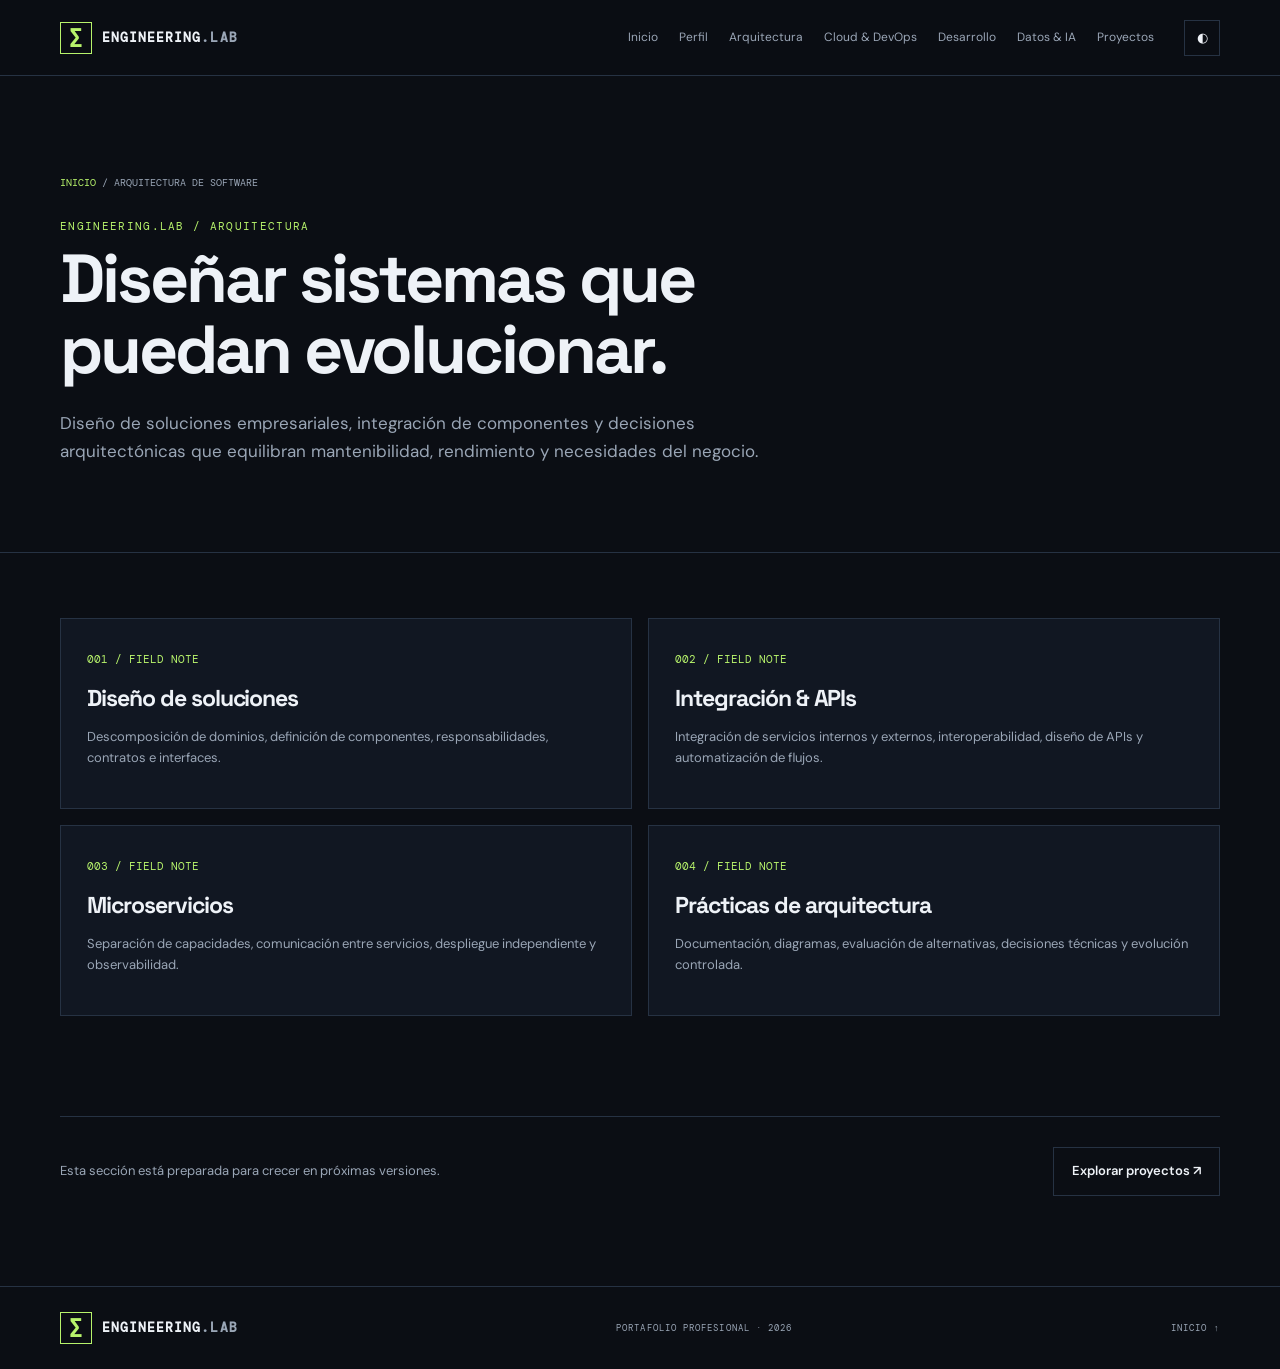
==== pages/arquitectura.html @ 15b28ce1 "first commit" ====
<!doctype html>
<html lang="es"><head><meta charset="utf-8"><meta name="viewport" content="width=device-width, initial-scale=1"><meta name="description" content="Diseño de soluciones empresariales, integración de componentes y decisiones arquitectónicas que equilibran mantenibilidad, rendimiento y necesidades del negocio."><meta name="theme-color" content="#0b0e14"><title>Arquitectura de software — Engineering.Lab</title><link rel="icon" href="../assets/favicon.svg" type="image/svg+xml"><link rel="stylesheet" href="../assets/css/styles.css"><script defer src="../assets/js/main.js"></script></head>
<body><header class="site-header"><a class="brand" href="../index.html"><span class="brand-mark">∑</span><span>ENGINEERING<span class="brand-muted">.LAB</span></span></a><button class="menu-toggle" aria-label="Abrir menú" aria-expanded="false">☰</button><nav class="nav"><a href="../index.html">Inicio</a><a href="perfil.html">Perfil</a><a href="arquitectura.html">Arquitectura</a><a href="cloud-devops.html">Cloud & DevOps</a><a href="desarrollo.html">Desarrollo</a><a href="datos-ia.html">Datos & IA</a><a href="proyectos.html">Proyectos</a></nav><button class="theme-toggle" aria-label="Cambiar tema">◐</button></header>
<main><section class="page-hero"><div class="container"><div class="breadcrumbs"><a href="../index.html">INICIO</a> / ARQUITECTURA DE SOFTWARE</div><p class="eyebrow">ENGINEERING.LAB / ARQUITECTURA</p><h1>Diseñar sistemas que puedan evolucionar.</h1><p class="lead">Diseño de soluciones empresariales, integración de componentes y decisiones arquitectónicas que equilibran mantenibilidad, rendimiento y necesidades del negocio.</p></div></section><section class="container"><div class="content-grid"><article class="info-card"><span class="number">001 / FIELD NOTE</span><h2>Diseño de soluciones</h2><p>Descomposición de dominios, definición de componentes, responsabilidades, contratos e interfaces.</p></article>
<article class="info-card"><span class="number">002 / FIELD NOTE</span><h2>Integración & APIs</h2><p>Integración de servicios internos y externos, interoperabilidad, diseño de APIs y automatización de flujos.</p></article>
<article class="info-card"><span class="number">003 / FIELD NOTE</span><h2>Microservicios</h2><p>Separación de capacidades, comunicación entre servicios, despliegue independiente y observabilidad.</p></article>
<article class="info-card"><span class="number">004 / FIELD NOTE</span><h2>Prácticas de arquitectura</h2><p>Documentación, diagramas, evaluación de alternativas, decisiones técnicas y evolución controlada.</p></article>
</div><div class="page-bottom"><p>Esta sección está preparada para crecer en próximas versiones.</p><a class="button button-quiet" href="proyectos.html">Explorar proyectos ↗</a></div></section></main>
<footer class="footer"><div class="container footer-inner"><a class="brand" href="../index.html"><span class="brand-mark">∑</span><span>ENGINEERING<span class="brand-muted">.LAB</span></span></a><span>PORTAFOLIO PROFESIONAL · 2026</span><a href="../index.html">INICIO ↑</a></div></footer></body></html>
---- assets/css/styles.css ----
@import url('https://fonts.googleapis.com/css2?family=DM+Mono:wght@400;500&family=DM+Sans:wght@400;500;600;700&family=Space+Grotesk:wght@400;500;600;700&display=swap');
:root{--bg:#0b0e14;--panel:#111722;--panel2:#151e2b;--text:#eef2f7;--muted:#9aa6b6;--line:#263243;--accent:#b7f36b;--blue:#80b8ff;--mono:'DM Mono',monospace;--sans:'DM Sans',sans-serif;--display:'Space Grotesk',sans-serif}
*{box-sizing:border-box}html{scroll-behavior:smooth}body{margin:0;background:var(--bg);color:var(--text);font-family:var(--sans);line-height:1.6}a{color:inherit;text-decoration:none}.container{width:min(1160px,calc(100% - 48px));margin:auto}.site-header{height:76px;padding:0 max(24px,calc((100vw - 1160px)/2));display:flex;align-items:center;gap:30px;border-bottom:1px solid var(--line);position:sticky;top:0;background:rgba(11,14,20,.92);backdrop-filter:blur(16px);z-index:20}.brand{display:flex;align-items:center;gap:10px;font:600 13px var(--mono);letter-spacing:.08em;white-space:nowrap}.brand-mark{display:grid;place-items:center;width:32px;height:32px;border:1px solid var(--accent);color:var(--accent);font-size:22px}.brand-muted{color:var(--muted)}.nav{display:flex;align-items:center;justify-content:center;gap:21px;margin-left:auto}.nav a{font-size:12px;color:var(--muted);transition:.2s}.nav a:hover,.nav a.active{color:var(--accent)}.theme-toggle,.menu-toggle{background:none;color:var(--text);border:1px solid var(--line);width:36px;height:36px;cursor:pointer}.menu-toggle{display:none}.eyebrow,.hero-kicker,.hero-meta,.cap-index,.stack-label,.visual-caption,.statement-foot,.footer-inner>span,.footer-inner>a:last-child{font:11px var(--mono);letter-spacing:.12em;color:var(--muted)}.eyebrow{color:var(--accent)}.hero{min-height:660px;display:grid;grid-template-columns:1.1fr .9fr;align-items:center;gap:45px;padding-top:60px;padding-bottom:75px}.hero-kicker{margin:0 0 24px}.hero-kicker span{color:var(--accent)}h1,h2,h3,p{margin-top:0}h1,h2,h3{font-family:var(--display);letter-spacing:-.045em}h1{font-size:clamp(48px,6vw,78px);line-height:1.04;margin-bottom:25px}h1 em,h2 em{font-style:normal;color:var(--accent)}.hero-lead{font-size:17px;line-height:1.75;color:var(--muted);max-width:590px}.hero-actions{display:flex;gap:12px;margin:32px 0 54px}.button{display:inline-flex;align-items:center;gap:18px;padding:13px 18px;font-size:13px;font-weight:600;border:1px solid var(--line);transition:.2s}.button-primary{background:var(--accent);color:#10150b;border-color:var(--accent)}.button-primary:hover{background:#d0ff94;transform:translateY(-2px)}.button-quiet:hover,.button-outline:hover{border-color:var(--accent);color:var(--accent)}.hero-meta{display:flex;gap:25px;font-size:9px}.hero-visual{height:440px;position:relative;display:grid;place-items:center}.orbit{position:absolute;border:1px solid #273547;border-radius:50%;transform:rotate(-25deg)}.orbit-one{width:360px;height:270px}.orbit-two{width:460px;height:350px;transform:rotate(35deg);border-style:dashed;opacity:.7}.core{width:190px;height:190px;border-radius:50%;background:radial-gradient(circle at 35% 30%,#263e38,#111a24 70%);border:1px solid #526a53;box-shadow:0 0 80px #b7f36b18, inset 0 0 40px #b7f36b14;display:flex;flex-direction:column;align-items:center;justify-content:center;gap:8px;z-index:1}.core-symbol{font-size:55px;color:var(--accent)}.core-label{font:9px/1.5 var(--mono);letter-spacing:.2em;text-align:center;color:var(--muted)}.float-card{position:absolute;background:#111923;border:1px solid var(--line);padding:13px 15px;font:10px var(--mono);color:var(--muted);z-index:2}.float-card strong{color:var(--accent);margin-left:8px}.card-top{top:42px;right:0}.card-bottom{bottom:45px;left:0;line-height:2}.mini-dot,.pulse{display:inline-block;width:7px;height:7px;background:var(--accent);border-radius:50%;margin-right:8px}.code-line{color:#5d6a7c}.code-accent{color:var(--accent)}.visual-caption{position:absolute;bottom:0;right:0;font-size:9px}.ticker{overflow:hidden;border-block:1px solid var(--line);background:#0e131c;padding:15px 0;white-space:nowrap}.ticker-track{font:11px var(--mono);letter-spacing:.14em;color:#aab5c3;min-width:max-content;animation:scroll 35s linear infinite}.ticker b{color:var(--accent);padding:0 28px}@keyframes scroll{to{transform:translateX(-35%)}}.section{padding-top:105px;padding-bottom:105px}.section-heading{display:flex;justify-content:space-between;align-items:end;gap:40px;margin-bottom:42px}.section-heading h2,.statement h2,.closing h2,.retro-layout h2{font-size:clamp(36px,4vw,54px);line-height:1.12;margin:12px 0 0}.section-intro{max-width:360px;color:var(--muted);font-size:14px}.capability-grid{display:grid;grid-template-columns:repeat(4,1fr);gap:14px}.cap-card{min-height:315px;background:var(--panel);border:1px solid var(--line);padding:23px;display:flex;flex-direction:column;transition:.25s;position:relative;overflow:hidden}.cap-card:hover{transform:translateY(-5px);border-color:#7d9d59;background:#141d28}.cap-featured{background:linear-gradient(145deg,#1b2a27,#121923 75%)}.cap-index{font-size:9px}.cap-icon{font-size:34px;color:var(--accent);margin:28px 0 18px}.cap-card h3{font-size:25px;line-height:1.12;margin-bottom:14px}.cap-card p{font-size:12px;color:var(--muted);line-height:1.7}.card-link{font:10px var(--mono);color:var(--accent);margin-top:auto}.statement{background:#121923;border-block:1px solid var(--line);padding:90px 0}.statement-inner{max-width:920px}.statement h2{font-size:clamp(34px,4.8vw,62px);margin:22px 0 48px}.statement-foot{display:flex;justify-content:space-between;border-top:1px solid var(--line);padding-top:17px;font-size:9px}.text-link{font:11px var(--mono);color:var(--accent);padding-bottom:8px}.stack-panel{border:1px solid var(--line);background:var(--panel)}.stack-group{padding:25px 28px;border-bottom:1px solid var(--line)}.stack-group:last-child{border:0}.stack-label{display:block;margin-bottom:18px;font-size:9px}.tags{display:flex;flex-wrap:wrap;gap:9px}.tags span{padding:8px 12px;border:1px solid #2a3748;color:#c6d0dd;font:11px var(--mono)}.retro-section{background:#080b0f;border-block:1px solid #243027;padding:85px 0}.retro-layout{display:grid;grid-template-columns:.8fr 1.2fr;align-items:center;gap:70px}.retro-layout h2{margin:15px 0 20px}.retro-layout>div:first-child>p:not(.eyebrow){color:var(--muted);font-size:14px;max-width:360px;margin-bottom:28px}.button-outline{border-color:#465640;color:var(--accent)}.terminal{border:1px solid #3c5138;background:#080d0a;box-shadow:0 15px 60px #0008;font:12px var(--mono);color:#b8c9b0}.terminal-bar{height:34px;background:#151e17;border-bottom:1px solid #34452f;display:flex;align-items:center;gap:6px;padding:0 12px}.terminal-bar>span{width:7px;height:7px;border-radius:50%;background:#71846a}.terminal-bar b{font-size:9px;font-weight:400;color:#8b9b83;margin-left:auto}.terminal-body{padding:22px;line-height:1.5}.terminal-body p{margin:0 0 9px}.terminal-dim,.terminal-hint{color:#66785f}.terminal-ok{color:#b7f36b}.terminal-prompt{color:#b7f36b}.terminal-cursor{animation:blink 1s steps(2) infinite}@keyframes blink{50%{opacity:0}}.closing{text-align:center;padding-top:110px;padding-bottom:115px}.closing h2{margin:20px 0}.closing>p:not(.eyebrow){color:var(--muted);margin:20px auto 30px}.footer{border-top:1px solid var(--line);padding:25px 0}.footer-inner{display:flex;justify-content:space-between;align-items:center}.footer-inner>span,.footer-inner>a:last-child{font-size:9px}.page-hero{padding:100px 0 70px;border-bottom:1px solid var(--line)}.page-hero h1{font-size:clamp(42px,6vw,68px);max-width:850px}.page-hero p.lead{max-width:720px;color:var(--muted);font-size:17px}.breadcrumbs{font:10px var(--mono);color:var(--muted);margin-bottom:30px}.breadcrumbs a{color:var(--accent)}.content-grid{display:grid;grid-template-columns:repeat(2,1fr);gap:16px;padding:65px 0 100px}.info-card{padding:26px;background:var(--panel);border:1px solid var(--line)}.info-card h2{font-size:23px;margin:10px 0}.info-card p,.info-card li{font-size:13px;color:var(--muted)}.info-card ul{padding-left:18px}.number{font:11px var(--mono);color:var(--accent)}.page-bottom{padding:30px 0 90px;border-top:1px solid var(--line);display:flex;justify-content:space-between;align-items:center}.page-bottom p{color:var(--muted);font-size:13px;margin:0}.lab-shell{background:#080d0a;border:1px solid #3c5138;padding:25px;font:13px var(--mono);color:#b7d1a9;margin:60px 0}.lab-output{min-height:160px;white-space:pre-wrap;color:#b7f36b}.lab-form{display:flex;gap:10px}.lab-form input{flex:1;background:#101a12;border:1px solid #43573b;color:#d9f3cf;padding:12px;font:12px var(--mono);min-width:0}.lab-form button{background:#b7f36b;border:0;padding:0 18px;font-weight:700;cursor:pointer}.light-mode{--bg:#f3f5f6;--panel:#fff;--panel2:#edf1f3;--text:#111820;--muted:#5f6d79;--line:#d6dde2}.light-mode .site-header{background:rgba(243,245,246,.93)}.light-mode .ticker,.light-mode .retro-section{background:#e9eef0}.light-mode .terminal{background:#101710}.light-mode .statement{background:#e9eef0}.light-mode .float-card{background:#fff}
@media(max-width:1000px){.nav{gap:12px}.nav a{font-size:11px}.capability-grid{grid-template-columns:repeat(2,1fr)}.hero{gap:20px}.hero-visual{transform:scale(.9)}}
@media(max-width:760px){.site-header{height:66px;gap:12px}.menu-toggle{display:block;margin-left:auto}.theme-toggle{flex-shrink:0}.nav{display:none;position:absolute;top:65px;left:0;right:0;background:#101620;border-bottom:1px solid var(--line);padding:18px 24px;align-items:stretch;flex-direction:column;gap:0}.nav.open{display:flex}.nav a{padding:12px 0;border-bottom:1px solid var(--line);font-size:13px}.hero{grid-template-columns:1fr;padding-top:70px;gap:5px}.hero-visual{height:350px;transform:scale(.85);margin:-5px -25px 0}.hero-meta{flex-direction:column;gap:8px}.section{padding-top:75px;padding-bottom:75px}.section-heading{display:block}.section-intro{margin-top:22px}.capability-grid{grid-template-columns:1fr 1fr}.cap-card{min-height:290px;padding:18px}.cap-card h3{font-size:22px}.retro-layout{grid-template-columns:1fr;gap:40px}.statement{padding:70px 0}.statement-foot{gap:12px;flex-wrap:wrap}.footer-inner{gap:18px;flex-wrap:wrap}.footer-inner>span{order:3;width:100%}.content-grid{grid-template-columns:1fr}.page-hero{padding:75px 0 50px}}
@media(max-width:430px){.container{width:calc(100% - 36px)}h1{font-size:46px}.hero-visual{transform:scale(.72);margin:-20px -55px}.capability-grid{grid-template-columns:1fr}.cap-card{min-height:250px}.hero-actions{flex-wrap:wrap}.section-heading h2,.statement h2,.closing h2,.retro-layout h2{font-size:36px}.stack-group{padding:20px}.footer-inner .brand{font-size:11px}}

.more-links{display:grid;grid-template-columns:repeat(2,1fr);border-top:1px solid var(--line);border-left:1px solid var(--line)}
.more-links a{display:flex;justify-content:space-between;gap:20px;padding:19px 22px;border-right:1px solid var(--line);border-bottom:1px solid var(--line);font-size:13px;color:#cbd5df;transition:.2s}
.more-links a span{color:var(--accent);font-family:var(--mono)}
.more-links a:hover{background:var(--panel);color:var(--accent)}
@media(max-width:600px){.more-links{grid-template-columns:1fr}}
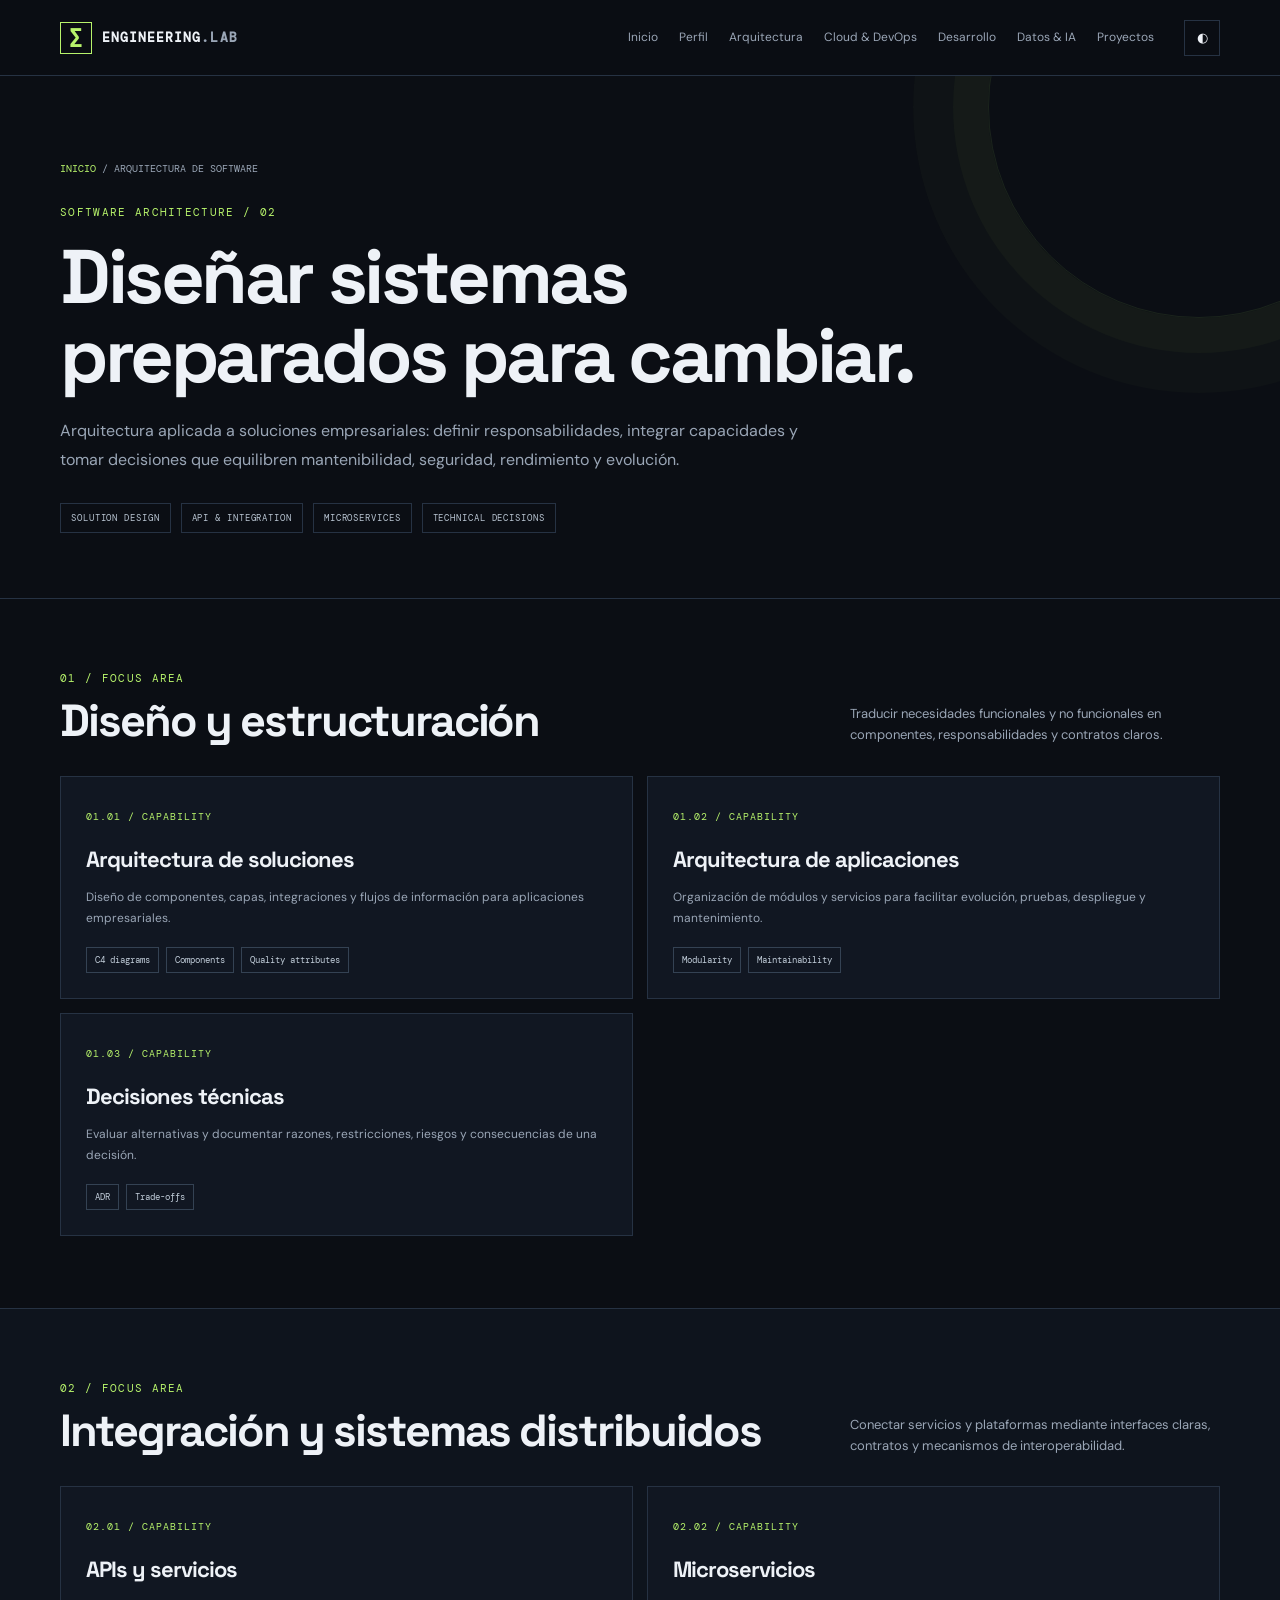
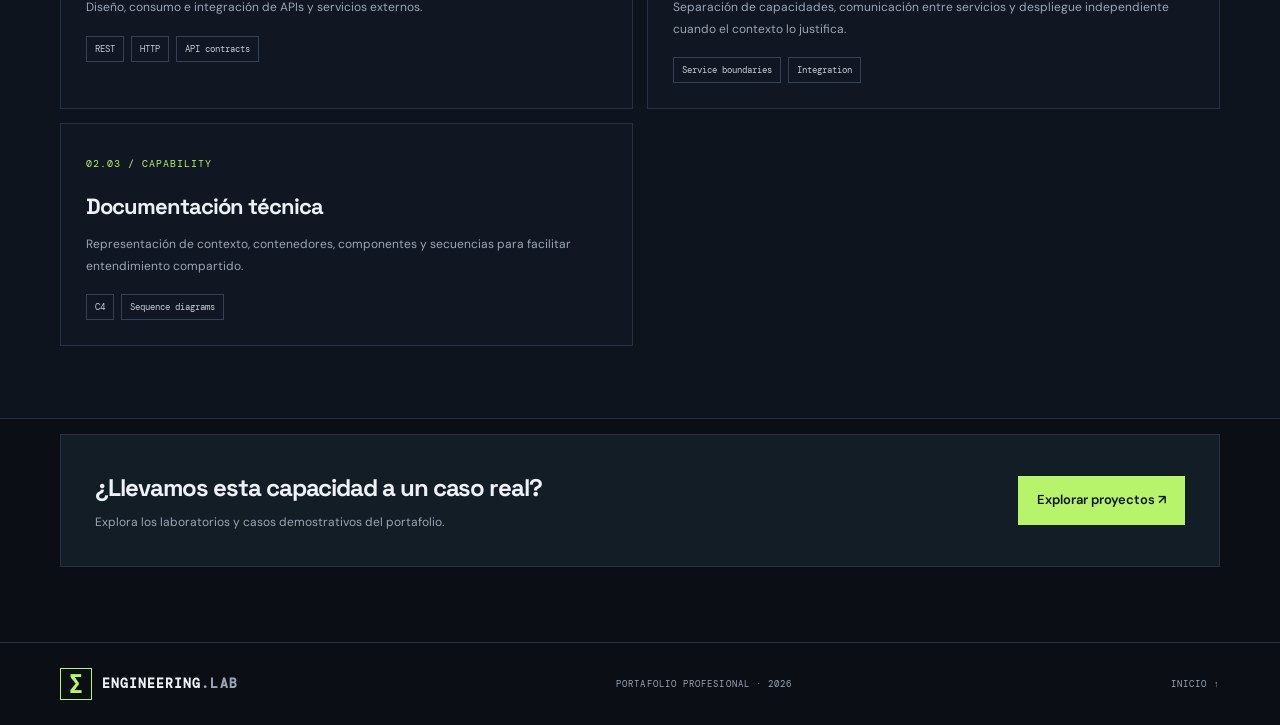
==== commit c0760f34: "tercer commit" ====
--- a/pages/arquitectura.html
+++ b/pages/arquitectura.html
@@ -1,9 +1,5 @@
-<!doctype html>
-<html lang="es"><head><meta charset="utf-8"><meta name="viewport" content="width=device-width, initial-scale=1"><meta name="description" content="Diseño de soluciones empresariales, integración de componentes y decisiones arquitectónicas que equilibran mantenibilidad, rendimiento y necesidades del negocio."><meta name="theme-color" content="#0b0e14"><title>Arquitectura de software — Engineering.Lab</title><link rel="icon" href="../assets/favicon.svg" type="image/svg+xml"><link rel="stylesheet" href="../assets/css/styles.css"><script defer src="../assets/js/main.js"></script></head>
-<body><header class="site-header"><a class="brand" href="../index.html"><span class="brand-mark">∑</span><span>ENGINEERING<span class="brand-muted">.LAB</span></span></a><button class="menu-toggle" aria-label="Abrir menú" aria-expanded="false">☰</button><nav class="nav"><a href="../index.html">Inicio</a><a href="perfil.html">Perfil</a><a href="arquitectura.html">Arquitectura</a><a href="cloud-devops.html">Cloud & DevOps</a><a href="desarrollo.html">Desarrollo</a><a href="datos-ia.html">Datos & IA</a><a href="proyectos.html">Proyectos</a></nav><button class="theme-toggle" aria-label="Cambiar tema">◐</button></header>
-<main><section class="page-hero"><div class="container"><div class="breadcrumbs"><a href="../index.html">INICIO</a> / ARQUITECTURA DE SOFTWARE</div><p class="eyebrow">ENGINEERING.LAB / ARQUITECTURA</p><h1>Diseñar sistemas que puedan evolucionar.</h1><p class="lead">Diseño de soluciones empresariales, integración de componentes y decisiones arquitectónicas que equilibran mantenibilidad, rendimiento y necesidades del negocio.</p></div></section><section class="container"><div class="content-grid"><article class="info-card"><span class="number">001 / FIELD NOTE</span><h2>Diseño de soluciones</h2><p>Descomposición de dominios, definición de componentes, responsabilidades, contratos e interfaces.</p></article>
-<article class="info-card"><span class="number">002 / FIELD NOTE</span><h2>Integración & APIs</h2><p>Integración de servicios internos y externos, interoperabilidad, diseño de APIs y automatización de flujos.</p></article>
-<article class="info-card"><span class="number">003 / FIELD NOTE</span><h2>Microservicios</h2><p>Separación de capacidades, comunicación entre servicios, despliegue independiente y observabilidad.</p></article>
-<article class="info-card"><span class="number">004 / FIELD NOTE</span><h2>Prácticas de arquitectura</h2><p>Documentación, diagramas, evaluación de alternativas, decisiones técnicas y evolución controlada.</p></article>
-</div><div class="page-bottom"><p>Esta sección está preparada para crecer en próximas versiones.</p><a class="button button-quiet" href="proyectos.html">Explorar proyectos ↗</a></div></section></main>
-<footer class="footer"><div class="container footer-inner"><a class="brand" href="../index.html"><span class="brand-mark">∑</span><span>ENGINEERING<span class="brand-muted">.LAB</span></span></a><span>PORTAFOLIO PROFESIONAL · 2026</span><a href="../index.html">INICIO ↑</a></div></footer></body></html>+<!doctype html><html lang="es"><head><meta charset="utf-8"><meta name="viewport" content="width=device-width, initial-scale=1"><meta name="description" content="Arquitectura aplicada a soluciones empresariales: definir responsabilidades, integrar capacidades y tomar decisiones que equilibren mantenibilidad, seguridad, rendimiento y evolución."><meta name="theme-color" content="#0b0e14"><title>Arquitectura de software — Engineering.Lab</title><link rel="icon" href="../assets/favicon.svg" type="image/svg+xml"><link rel="stylesheet" href="../assets/css/styles.css"><script defer src="../assets/js/main.js"></script></head><body><header class="site-header">
+<a class="brand" href="../index.html"><span class="brand-mark">∑</span><span>ENGINEERING<span class="brand-muted">.LAB</span></span></a>
+<button class="menu-toggle" aria-label="Abrir menú" aria-expanded="false">☰</button>
+<nav class="nav"><a href="../index.html">Inicio</a><a href="perfil.html">Perfil</a><a href="arquitectura.html">Arquitectura</a><a href="cloud-devops.html">Cloud & DevOps</a><a href="desarrollo.html">Desarrollo</a><a href="datos-ia.html">Datos & IA</a><a href="proyectos.html">Proyectos</a></nav>
+<button class="theme-toggle" aria-label="Cambiar tema">◐</button></header><main><section class="inner-hero"><div class="container"><div class="breadcrumbs"><a href="../index.html">INICIO</a> / ARQUITECTURA DE SOFTWARE</div><p class="eyebrow">SOFTWARE ARCHITECTURE / 02</p><h1>Diseñar sistemas preparados para cambiar.</h1><p class="lead">Arquitectura aplicada a soluciones empresariales: definir responsabilidades, integrar capacidades y tomar decisiones que equilibren mantenibilidad, seguridad, rendimiento y evolución.</p><div class="inner-meta"><span>SOLUTION DESIGN</span><span>API & INTEGRATION</span><span>MICROSERVICES</span><span>TECHNICAL DECISIONS</span></div></div></section><section class="inner-section "><div class="container"><div class="inner-section-head"><div><p class="eyebrow">01 / FOCUS AREA</p><h2>Diseño y estructuración</h2></div><p>Traducir necesidades funcionales y no funcionales en componentes, responsabilidades y contratos claros.</p></div><div class="inner-cards"><article class="inner-card"><span class="number">01.01 / CAPABILITY</span><h3>Arquitectura de soluciones</h3><p>Diseño de componentes, capas, integraciones y flujos de información para aplicaciones empresariales.</p><div class="tag-row"><span>C4 diagrams</span><span>Components</span><span>Quality attributes</span></div></article><article class="inner-card"><span class="number">01.02 / CAPABILITY</span><h3>Arquitectura de aplicaciones</h3><p>Organización de módulos y servicios para facilitar evolución, pruebas, despliegue y mantenimiento.</p><div class="tag-row"><span>Modularity</span><span>Maintainability</span></div></article><article class="inner-card"><span class="number">01.03 / CAPABILITY</span><h3>Decisiones técnicas</h3><p>Evaluar alternativas y documentar razones, restricciones, riesgos y consecuencias de una decisión.</p><div class="tag-row"><span>ADR</span><span>Trade-offs</span></div></article></div></div></section><section class="inner-section alt"><div class="container"><div class="inner-section-head"><div><p class="eyebrow">02 / FOCUS AREA</p><h2>Integración y sistemas distribuidos</h2></div><p>Conectar servicios y plataformas mediante interfaces claras, contratos y mecanismos de interoperabilidad.</p></div><div class="inner-cards"><article class="inner-card"><span class="number">02.01 / CAPABILITY</span><h3>APIs y servicios</h3><p>Diseño, consumo e integración de APIs y servicios externos.</p><div class="tag-row"><span>REST</span><span>HTTP</span><span>API contracts</span></div></article><article class="inner-card"><span class="number">02.02 / CAPABILITY</span><h3>Microservicios</h3><p>Separación de capacidades, comunicación entre servicios y despliegue independiente cuando el contexto lo justifica.</p><div class="tag-row"><span>Service boundaries</span><span>Integration</span></div></article><article class="inner-card"><span class="number">02.03 / CAPABILITY</span><h3>Documentación técnica</h3><p>Representación de contexto, contenedores, componentes y secuencias para facilitar entendimiento compartido.</p><div class="tag-row"><span>C4</span><span>Sequence diagrams</span></div></article></div></div></section><div class="container"><div class="inner-footer-cta"><div><h3>¿Llevamos esta capacidad a un caso real?</h3><p>Explora los laboratorios y casos demostrativos del portafolio.</p></div><a class="button button-primary" href="proyectos.html">Explorar proyectos ↗</a></div></div></main><footer class="footer"><div class="container footer-inner"><a class="brand" href="../index.html"><span class="brand-mark">∑</span><span>ENGINEERING<span class="brand-muted">.LAB</span></span></a><span>PORTAFOLIO PROFESIONAL · 2026</span><a href="../index.html">INICIO ↑</a></div></footer></body></html>
--- a/assets/css/styles.css
+++ b/assets/css/styles.css
@@ -10,3 +10,112 @@
 .more-links a span{color:var(--accent);font-family:var(--mono)}
 .more-links a:hover{background:var(--panel);color:var(--accent)}
 @media(max-width:600px){.more-links{grid-template-columns:1fr}}
+
+/* LANDING V2 — editorial engineering system */
+.hero-v2{min-height:690px;display:grid;grid-template-columns:1fr 1.05fr;align-items:center;gap:25px;padding-top:58px;padding-bottom:65px}
+.hero-v2-copy{position:relative;z-index:2}.hero-v2 .hero-kicker{margin:30px 0 20px;font-size:10px}.hero-v2 .hero-kicker span{color:var(--accent)}
+.hero-v2 h1{font-size:clamp(62px,7.4vw,100px);line-height:.96;letter-spacing:-.075em;margin-bottom:27px}
+.hero-v2 .hero-lead{font-size:16px;max-width:500px}
+.hero-proof{display:flex;gap:30px;margin-top:52px;padding-top:20px;border-top:1px solid var(--line);max-width:510px}
+.hero-proof div{display:flex;align-items:flex-start;gap:9px}.hero-proof strong{font:12px var(--mono);color:var(--accent)}.hero-proof span{font:9px/1.5 var(--mono);letter-spacing:.1em;color:var(--muted)}
+.hero-v2-art{height:530px;position:relative;display:grid;place-items:center;isolation:isolate}
+.art-grid{position:absolute;inset:7% 0;background-image:linear-gradient(#24324455 1px,transparent 1px),linear-gradient(90deg,#24324455 1px,transparent 1px);background-size:35px 35px;mask-image:radial-gradient(ellipse,black 15%,transparent 73%);opacity:.5}
+.architecture-orbit{position:absolute;border:1px solid #526b7d33;border-radius:50%;width:470px;height:300px;transform:rotate(-28deg)}
+.orbit-b{width:510px;height:390px;transform:rotate(36deg);border-style:dashed}
+.architecture-lines{width:min(100%,590px);height:auto;position:relative;z-index:1;overflow:visible}
+.diagram-node{filter:drop-shadow(0 0 10px #b7f36b18)}
+.art-label,.art-chip{position:absolute;z-index:2;font:9px var(--mono);letter-spacing:.12em;color:var(--muted);background:#111923d9;border:1px solid var(--line);padding:10px 12px}
+.art-label b{color:var(--accent);font-weight:400;margin-left:12px}.art-label-top{top:22px;left:0}.art-label-bottom{bottom:20px;right:0;font-size:8px}.art-chip{font-size:8px;color:var(--accent)}.chip-one{top:125px;right:0}.chip-two{bottom:125px;left:0}
+.domain-grid{display:grid;grid-template-columns:1.12fr 1fr 1fr;gap:14px}
+.domain-card{min-height:330px;background:linear-gradient(145deg,#151f2b,#101620);border:1px solid var(--line);padding:23px;position:relative;overflow:hidden;transition:.25s;display:flex;flex-direction:column}
+.domain-card:hover{border-color:#839f62;transform:translateY(-5px);background:linear-gradient(145deg,#1b2a27,#111923)}
+.domain-wide{grid-row:span 2;min-height:674px;background:linear-gradient(150deg,#1a2a27,#111923 70%)}
+.domain-top{display:flex;justify-content:space-between;color:var(--muted);font:9px var(--mono);letter-spacing:.12em}.domain-top span:last-child{color:var(--accent);font-size:15px}
+.domain-glyph{font:42px var(--mono);color:var(--accent);margin:36px 0 25px}.domain-card h3{font-size:29px;line-height:1.08;margin-bottom:14px}.domain-card p{font-size:12px;color:var(--muted);max-width:310px;line-height:1.75}.domain-tags{display:flex;gap:7px;flex-wrap:wrap;margin-top:auto;padding-top:20px}.domain-tags span{font:9px var(--mono);color:#b7c3d0;border:1px solid #344253;padding:6px 8px}
+.statement-v2{background:#121923;border-block:1px solid var(--line);padding:100px 0}
+.statement-v2-inner{max-width:1000px;position:relative}.statement-mark{font:110px/1 Georgia;color:#b7f36b;opacity:.8;height:76px;margin-top:22px}
+.statement-v2 h2{font:500 clamp(34px,4.8vw,62px)/1.15 var(--display);letter-spacing:-.05em;margin:0 0 48px}.statement-v2 h2 em{font-style:normal;color:var(--accent)}
+.ecosystem{border-top:1px solid var(--line);border-bottom:1px solid var(--line)}
+.eco-row{display:grid;grid-template-columns:45px 120px 200px 1fr;gap:16px;align-items:center;padding:23px 15px;border-bottom:1px solid var(--line)}.eco-row:last-child{border:0}
+.eco-index{font:10px var(--mono);color:var(--accent)}.eco-name{font:600 21px var(--display)}.eco-desc{font:10px var(--mono);color:var(--muted)}
+.eco-pills{display:flex;flex-wrap:wrap;gap:7px}.eco-pills span{border:1px solid #2d3a4b;padding:6px 9px;color:#c3cfdd;font:10px var(--mono)}
+.micro-note{font-size:10px;color:#788594;margin-top:14px}
+.experience-section{background:#0e131b;border-block:1px solid var(--line)}
+.journey{position:relative;max-width:900px;margin:10px auto 25px;padding:5px 0}
+.journey-line{position:absolute;left:174px;top:10px;bottom:15px;width:1px;background:linear-gradient(var(--accent),#42536a)}
+.journey-item{display:grid;grid-template-columns:145px 1fr;gap:60px;position:relative;padding:22px 0}
+.journey-date{text-align:right;font:10px var(--mono);color:var(--accent);padding-top:5px}
+.journey-dot{position:absolute;left:169px;top:27px;width:11px;height:11px;border-radius:50%;background:var(--accent);box-shadow:0 0 0 5px #b7f36b18}
+.journey-content{border:1px solid var(--line);background:#121a25;padding:22px 25px}
+.journey-content h3{font-size:22px;margin:0 0 8px}.journey-content p{font-size:12px;color:var(--muted);margin-bottom:13px;max-width:620px}.journey-content>span{font:9px var(--mono);color:#8292a3;letter-spacing:.04em}
+.journey-link{display:block;text-align:center;margin-top:25px}
+.project-grid{display:grid;grid-template-columns:1.2fr 1fr;gap:16px}
+.project-card{border:1px solid var(--line);background:var(--panel);transition:.25s;min-width:0}.project-card:hover{border-color:#8da66b;transform:translateY(-4px)}
+.project-main{grid-row:span 2}.project-visual{height:190px;position:relative;display:grid;place-items:center;overflow:hidden;background:#111a25}
+.project-main .project-visual{height:310px}.project-visual>span{position:absolute;left:17px;bottom:14px;font:8px var(--mono);letter-spacing:.14em;color:#8090a2}
+.visual-architecture{background:radial-gradient(circle at center,#1d3430,#101722 68%)}
+.mini-architecture{width:70%;height:65%;position:relative;background-image:linear-gradient(#40546933 1px,transparent 1px),linear-gradient(90deg,#40546933 1px,transparent 1px);background-size:20px 20px}
+.mini-architecture:before,.mini-architecture:after{content:"";position:absolute;left:50%;top:50%;height:1px;width:80%;background:#b7f36b;transform:translate(-50%,-50%) rotate(30deg)}
+.mini-architecture:after{transform:translate(-50%,-50%) rotate(-30deg)}
+.mini-architecture i{position:absolute;width:26px;height:26px;border:1px solid #80b8ff;background:#162534;border-radius:7px;z-index:1}
+.mini-architecture i:nth-child(1){left:8%;top:10%}.mini-architecture i:nth-child(2){right:8%;top:10%}.mini-architecture i:nth-child(3){left:8%;bottom:10%}.mini-architecture i:nth-child(4){right:8%;bottom:10%}
+.mini-architecture b{position:absolute;left:50%;top:50%;width:68px;height:68px;border-radius:50%;border:1px solid var(--accent);background:#172b25;transform:translate(-50%,-50%);z-index:2}
+.visual-pipeline{background:linear-gradient(135deg,#1b2633,#111923)}.pipeline-flow{display:flex;align-items:center;gap:12px}.pipeline-flow i{font:9px var(--mono);font-style:normal;border:1px solid #52677c;padding:12px 10px;color:#dce5ee;background:#172433}.pipeline-flow b{color:var(--accent)}
+.visual-data{background:linear-gradient(135deg,#1a2b29,#111923)}.data-bars{height:100px;display:flex;align-items:end;gap:12px}.data-bars i{display:block;width:17px;background:linear-gradient(#b7f36b,#47765a);border-radius:3px 3px 0 0}.data-bars i:nth-child(1){height:35%}.data-bars i:nth-child(2){height:62%}.data-bars i:nth-child(3){height:48%}.data-bars i:nth-child(4){height:88%}.data-bars i:nth-child(5){height:70%}.data-bars i:nth-child(6){height:100%}
+.project-info{display:flex;justify-content:space-between;gap:15px;padding:20px}.project-info>div>span{font:8px var(--mono);letter-spacing:.12em;color:var(--accent)}.project-info h3{font-size:21px;margin:8px 0}.project-info p{font-size:11px;color:var(--muted);margin:0;max-width:420px}.project-info>b{font-size:18px;color:var(--accent)}
+.retro-v2{background:#080c0a;border-block:1px solid #2b3c2c;padding:85px 0}.retro-v2-inner{display:grid;grid-template-columns:.8fr 1.2fr;align-items:center;gap:75px}.retro-v2 h2{font:600 clamp(38px,4vw,54px)/1.08 var(--display);letter-spacing:-.05em;margin:18px 0}.retro-v2 h2 em{font-style:normal;color:var(--accent)}.retro-v2-inner>div:first-child>p:not(.eyebrow){font-size:13px;color:var(--muted);max-width:360px;margin-bottom:25px}.terminal-v2{width:100%}
+@media(max-width:1000px){.hero-v2{grid-template-columns:1fr 1fr}.hero-v2-art{transform:scale(.9);margin:0 -25px}.domain-grid{grid-template-columns:1fr 1fr}.domain-wide{grid-row:span 1;min-height:330px}.eco-row{grid-template-columns:35px 90px 155px 1fr}.journey-line{left:144px}.journey-item{grid-template-columns:115px 1fr;gap:60px}.journey-dot{left:139px}}
+@media(max-width:760px){.hero-v2{grid-template-columns:1fr;padding-top:72px;gap:0}.hero-v2 h1{font-size:clamp(60px,12vw,88px)}.hero-v2-art{height:440px;transform:scale(.86);margin:-5px -35px 0}.hero-proof{gap:18px;margin-top:40px}.domain-grid{grid-template-columns:1fr 1fr}.domain-card{min-height:310px}.domain-wide{min-height:310px}.eco-row{grid-template-columns:30px 85px 1fr;gap:10px}.eco-desc{display:none}.eco-pills{grid-column:2/4}.journey-line{left:8px}.journey-item{grid-template-columns:1fr;gap:10px;padding-left:32px}.journey-date{text-align:left}.journey-dot{left:3px;top:26px}.project-grid{grid-template-columns:1fr}.project-main{grid-row:auto}.project-main .project-visual{height:230px}.retro-v2-inner{grid-template-columns:1fr;gap:40px}.statement-v2{padding:75px 0}}
+@media(max-width:480px){.hero-v2-art{transform:scale(.72);margin:-40px -65px;height:360px}.hero-v2 .hero-kicker{font-size:8px}.hero-proof{gap:12px}.hero-proof span{font-size:8px}.domain-grid{grid-template-columns:1fr}.domain-card,.domain-wide{min-height:280px}.domain-glyph{margin:25px 0 18px}.eco-row{padding:18px 8px}.eco-name{font-size:18px}.eco-pills span{font-size:9px;padding:5px 7px}.journey-content{padding:18px}.journey-content h3{font-size:20px}.project-info{padding:16px}.project-visual{height:170px}.statement-v2 h2{font-size:36px}.statement-v2 .statement-foot{font-size:8px}}
+
+/* INTERIOR PAGES V3 */
+.inner-hero{padding:86px 0 65px;border-bottom:1px solid var(--line);position:relative;overflow:hidden}
+.inner-hero:after{content:"";position:absolute;width:420px;height:420px;border:1px solid #b7f36b18;border-radius:50%;right:-130px;top:-180px;box-shadow:0 0 0 35px #b7f36b08,0 0 0 75px #b7f36b05;pointer-events:none}
+.inner-hero .container{position:relative;z-index:1}
+.inner-hero h1{font-size:clamp(44px,6vw,76px);max-width:900px;margin:18px 0 22px}
+.inner-hero .lead{font-size:16px;line-height:1.8;color:var(--muted);max-width:760px}
+.inner-meta{display:flex;gap:10px;flex-wrap:wrap;margin-top:28px}
+.inner-meta span{font:9px var(--mono);letter-spacing:.1em;color:#b9c5d2;border:1px solid var(--line);padding:8px 10px}
+.inner-section{padding:72px 0}
+.inner-section.alt{background:#0e141d;border-block:1px solid var(--line)}
+.inner-section-head{display:flex;justify-content:space-between;align-items:end;gap:30px;margin-bottom:30px}
+.inner-section-head h2{font-size:clamp(30px,4vw,45px);line-height:1.12;margin:10px 0 0}
+.inner-section-head>p{max-width:370px;color:var(--muted);font-size:13px;margin:0}
+.inner-cards{display:grid;grid-template-columns:repeat(2,1fr);gap:14px}
+.inner-card{background:var(--panel);border:1px solid var(--line);padding:25px;position:relative}
+.inner-card .number{font:10px var(--mono);color:var(--accent);letter-spacing:.1em}
+.inner-card h3{font-size:22px;margin:14px 0 10px}
+.inner-card p,.inner-card li{font-size:12px;color:var(--muted);line-height:1.8}
+.inner-card ul{padding-left:17px;margin-bottom:0}
+.inner-card .tag-row{display:flex;gap:7px;flex-wrap:wrap;margin-top:17px}
+.inner-card .tag-row span{font:9px var(--mono);padding:6px 8px;border:1px solid #344253;color:#c2ceda}
+.inner-callout{padding:25px 28px;border-left:2px solid var(--accent);background:linear-gradient(90deg,#b7f36b0c,transparent);margin-top:24px}
+.inner-callout p{margin:0;color:#cbd5df;font-size:13px;line-height:1.8}
+.inner-callout strong{color:var(--accent);font-weight:500}
+.capability-list{display:grid;grid-template-columns:repeat(3,1fr);gap:12px}
+.capability-item{border:1px solid var(--line);padding:20px;background:#111923}
+.capability-item b{display:block;font:10px var(--mono);color:var(--accent);margin-bottom:12px}
+.capability-item h3{font-size:18px;margin-bottom:8px}
+.capability-item p{font-size:11px;color:var(--muted);margin:0;line-height:1.7}
+.skill-cloud{display:flex;gap:9px;flex-wrap:wrap}
+.skill-cloud span{font:11px var(--mono);padding:10px 13px;background:#141e29;border:1px solid #304052;color:#d5dee8}
+.project-case{display:grid;grid-template-columns:1fr 1fr;border:1px solid var(--line);background:var(--panel);margin-bottom:16px}
+.project-case-visual{min-height:260px;display:grid;place-items:center;background:radial-gradient(circle at 50% 45%,#20352e,#111923 70%);position:relative;overflow:hidden}
+.project-case-visual:before{content:"";position:absolute;inset:0;background-image:linear-gradient(#607b7830 1px,transparent 1px),linear-gradient(90deg,#607b7830 1px,transparent 1px);background-size:25px 25px;mask-image:radial-gradient(ellipse,black,transparent 75%)}
+.case-stack{position:relative;z-index:1;display:grid;grid-template-columns:repeat(2,95px);gap:12px}
+.case-stack span{padding:15px 8px;text-align:center;border:1px solid #7d9c7d;background:#13231f;color:#cfe9c1;font:9px var(--mono)}
+.project-case-copy{padding:27px}
+.project-case-copy .number{font:9px var(--mono);color:var(--accent);letter-spacing:.12em}
+.project-case-copy h3{font-size:25px;margin:12px 0}
+.project-case-copy p{font-size:12px;color:var(--muted);line-height:1.8}
+.project-case-copy ul{padding-left:17px;color:var(--muted);font-size:11px;line-height:1.9}
+.project-case-copy .tag-row{display:flex;gap:7px;flex-wrap:wrap;margin-top:17px}
+.project-case-copy .tag-row span{font:9px var(--mono);border:1px solid #344253;padding:6px 8px;color:#c2ceda}
+.credential-grid{display:grid;grid-template-columns:repeat(2,1fr);gap:12px}
+.credential{display:flex;gap:15px;align-items:flex-start;background:var(--panel);border:1px solid var(--line);padding:20px}
+.credential-icon{width:38px;height:38px;flex:none;display:grid;place-items:center;border:1px solid #637b55;color:var(--accent);font:15px var(--mono)}
+.credential h3{font-size:16px;margin:0 0 5px}.credential p{font-size:11px;color:var(--muted);margin:0;line-height:1.6}
+.inner-footer-cta{padding:34px;background:#131d26;border:1px solid var(--line);display:flex;justify-content:space-between;align-items:center;gap:25px;margin:15px 0 75px}
+.inner-footer-cta h3{font-size:24px;margin:0 0 5px}.inner-footer-cta p{font-size:12px;color:var(--muted);margin:0}
+@media(max-width:760px){.inner-hero{padding:70px 0 50px}.inner-section{padding:55px 0}.inner-section-head{display:block}.inner-section-head>p{margin-top:18px}.inner-cards,.credential-grid{grid-template-columns:1fr}.capability-list{grid-template-columns:1fr 1fr}.project-case{grid-template-columns:1fr}.project-case-visual{min-height:210px}.inner-footer-cta{align-items:flex-start;flex-direction:column}}
+@media(max-width:460px){.capability-list{grid-template-columns:1fr}.inner-card{padding:20px}.project-case-copy{padding:21px}.inner-footer-cta{padding:23px}}
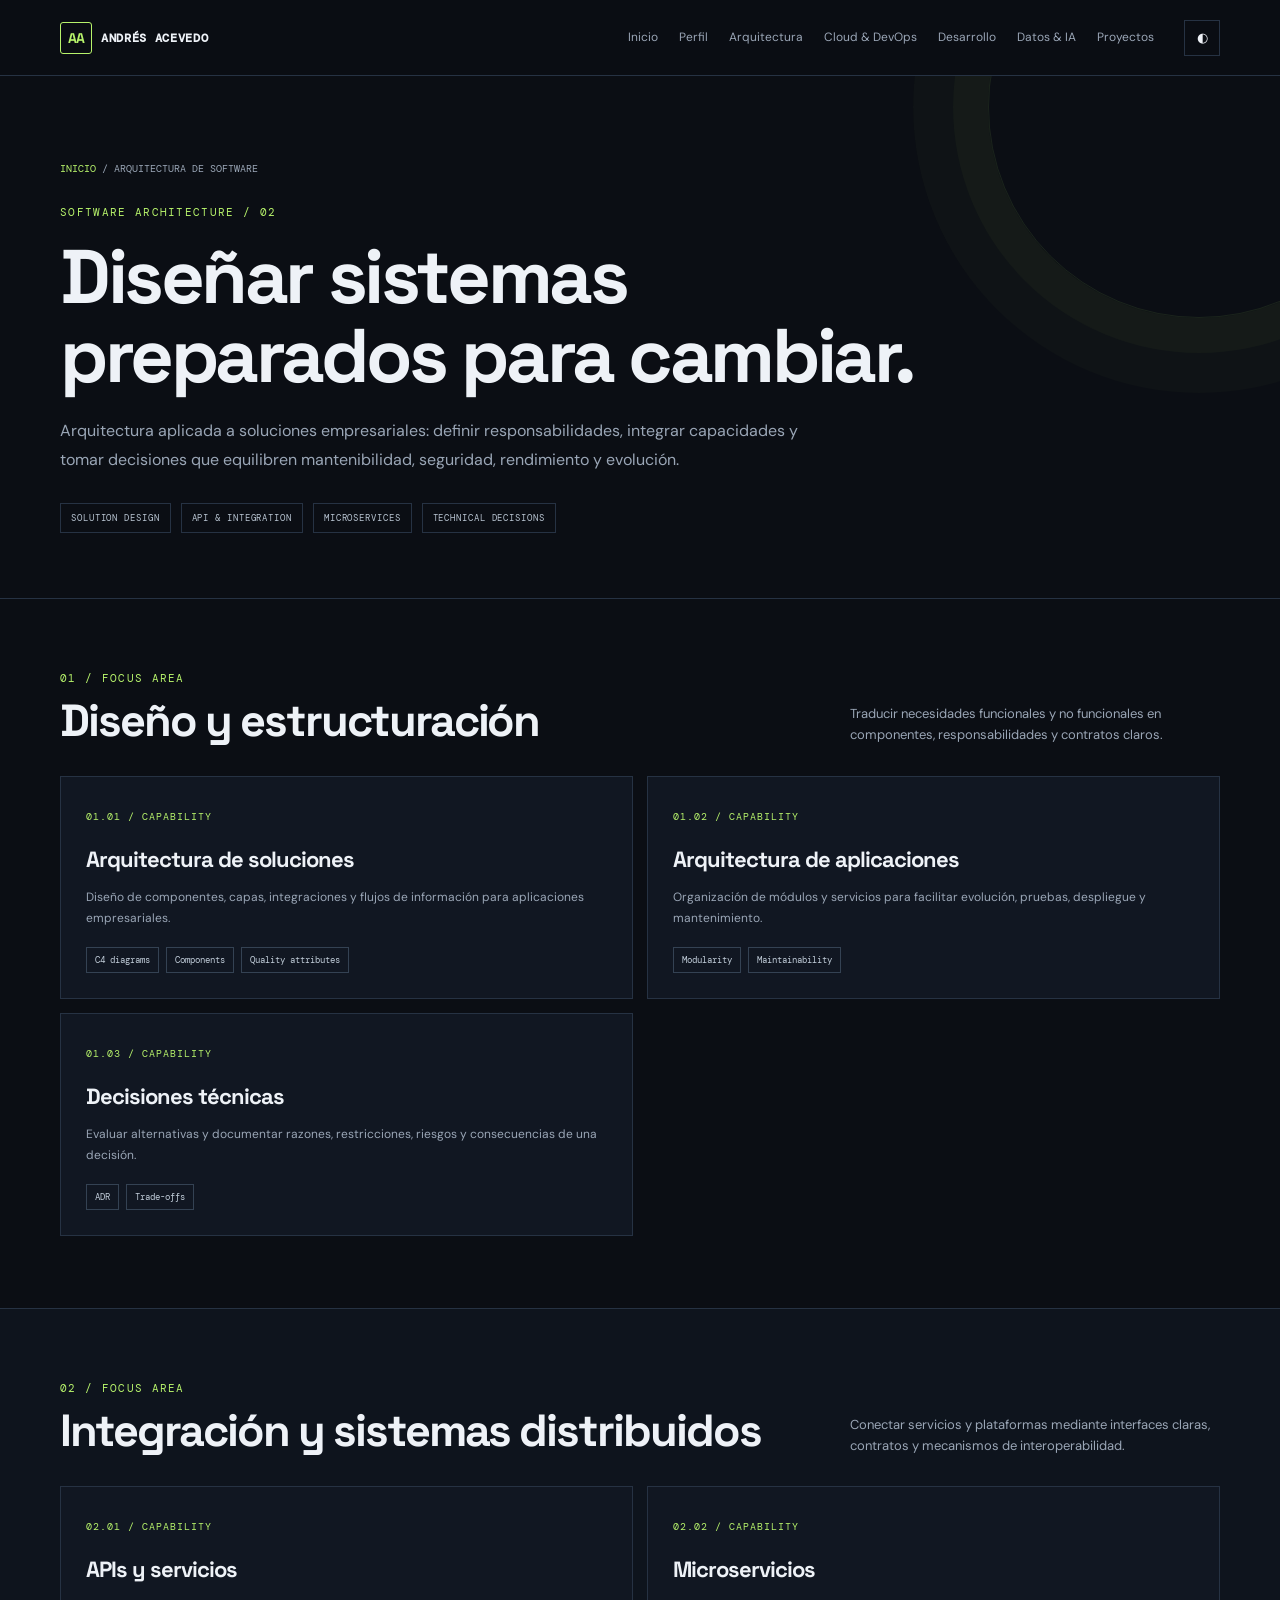
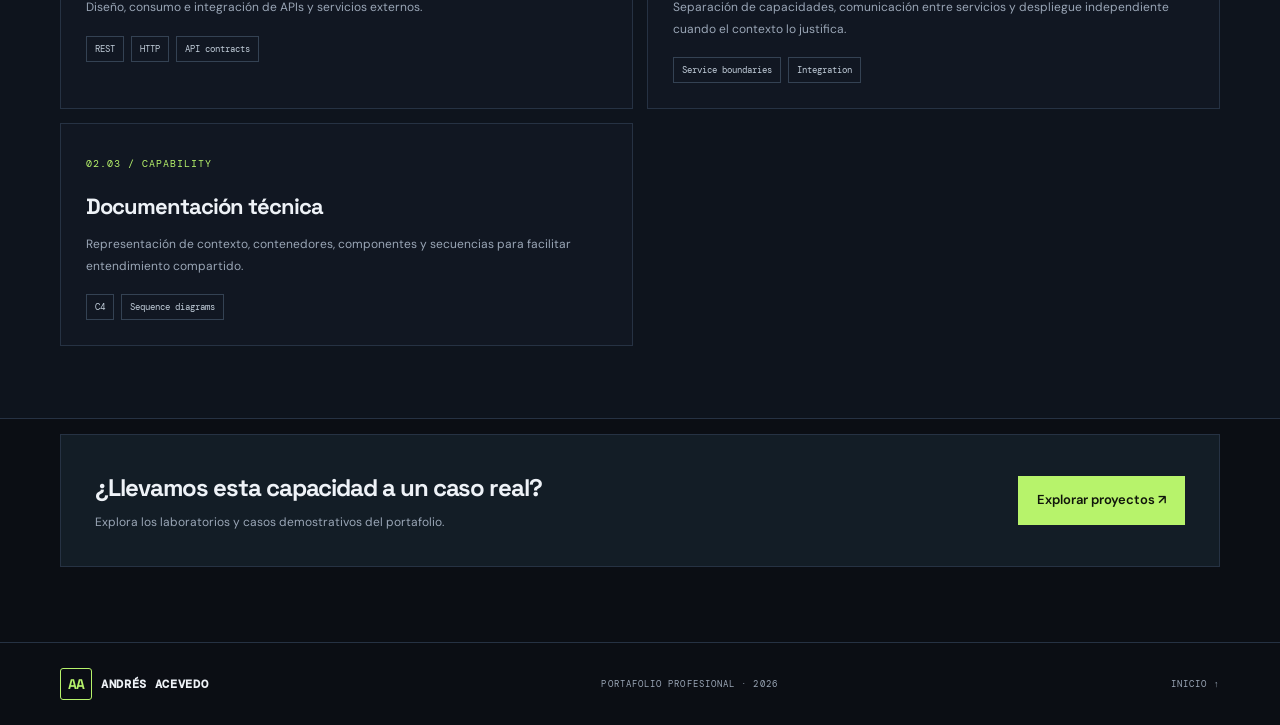
==== commit 82fec024: "nueva imagen" ====
--- a/pages/arquitectura.html
+++ b/pages/arquitectura.html
@@ -1,5 +1,8 @@
-<!doctype html><html lang="es"><head><meta charset="utf-8"><meta name="viewport" content="width=device-width, initial-scale=1"><meta name="description" content="Arquitectura aplicada a soluciones empresariales: definir responsabilidades, integrar capacidades y tomar decisiones que equilibren mantenibilidad, seguridad, rendimiento y evolución."><meta name="theme-color" content="#0b0e14"><title>Arquitectura de software — Engineering.Lab</title><link rel="icon" href="../assets/favicon.svg" type="image/svg+xml"><link rel="stylesheet" href="../assets/css/styles.css"><script defer src="../assets/js/main.js"></script></head><body><header class="site-header">
-<a class="brand" href="../index.html"><span class="brand-mark">∑</span><span>ENGINEERING<span class="brand-muted">.LAB</span></span></a>
+<!doctype html><html lang="es"><head><meta charset="utf-8"><meta name="viewport" content="width=device-width, initial-scale=1"><meta name="description" content="Arquitectura aplicada a soluciones empresariales: definir responsabilidades, integrar capacidades y tomar decisiones que equilibren mantenibilidad, seguridad, rendimiento y evolución."><meta name="author" content="Andrés Acevedo"><meta property="og:type" content="website"><meta property="og:locale" content="es_CO"><meta property="og:title" content="Arquitectura de software | Andrés Acevedo"><meta property="og:description" content="Arquitectura aplicada a soluciones empresariales: definir responsabilidades, integrar capacidades y tomar decisiones que equilibren mantenibilidad, seguridad, rendimiento y evolución."><meta name="theme-color" content="#0b0e14"><title>Arquitectura de software | Andrés Acevedo</title><link rel="icon" href="../assets/favicon.svg" type="image/svg+xml"><link rel="stylesheet" href="../assets/css/styles.css"><script defer src="../assets/js/main.js"></script></head><body><header class="site-header">
+<a class="brand" href="../index.html" aria-label="Andrés Acevedo — inicio"><span class="brand-mark" aria-hidden="true">AA</span><span class="brand-name">ANDRÉS ACEVEDO</span></a>
 <button class="menu-toggle" aria-label="Abrir menú" aria-expanded="false">☰</button>
 <nav class="nav"><a href="../index.html">Inicio</a><a href="perfil.html">Perfil</a><a href="arquitectura.html">Arquitectura</a><a href="cloud-devops.html">Cloud & DevOps</a><a href="desarrollo.html">Desarrollo</a><a href="datos-ia.html">Datos & IA</a><a href="proyectos.html">Proyectos</a></nav>
-<button class="theme-toggle" aria-label="Cambiar tema">◐</button></header><main><section class="inner-hero"><div class="container"><div class="breadcrumbs"><a href="../index.html">INICIO</a> / ARQUITECTURA DE SOFTWARE</div><p class="eyebrow">SOFTWARE ARCHITECTURE / 02</p><h1>Diseñar sistemas preparados para cambiar.</h1><p class="lead">Arquitectura aplicada a soluciones empresariales: definir responsabilidades, integrar capacidades y tomar decisiones que equilibren mantenibilidad, seguridad, rendimiento y evolución.</p><div class="inner-meta"><span>SOLUTION DESIGN</span><span>API & INTEGRATION</span><span>MICROSERVICES</span><span>TECHNICAL DECISIONS</span></div></div></section><section class="inner-section "><div class="container"><div class="inner-section-head"><div><p class="eyebrow">01 / FOCUS AREA</p><h2>Diseño y estructuración</h2></div><p>Traducir necesidades funcionales y no funcionales en componentes, responsabilidades y contratos claros.</p></div><div class="inner-cards"><article class="inner-card"><span class="number">01.01 / CAPABILITY</span><h3>Arquitectura de soluciones</h3><p>Diseño de componentes, capas, integraciones y flujos de información para aplicaciones empresariales.</p><div class="tag-row"><span>C4 diagrams</span><span>Components</span><span>Quality attributes</span></div></article><article class="inner-card"><span class="number">01.02 / CAPABILITY</span><h3>Arquitectura de aplicaciones</h3><p>Organización de módulos y servicios para facilitar evolución, pruebas, despliegue y mantenimiento.</p><div class="tag-row"><span>Modularity</span><span>Maintainability</span></div></article><article class="inner-card"><span class="number">01.03 / CAPABILITY</span><h3>Decisiones técnicas</h3><p>Evaluar alternativas y documentar razones, restricciones, riesgos y consecuencias de una decisión.</p><div class="tag-row"><span>ADR</span><span>Trade-offs</span></div></article></div></div></section><section class="inner-section alt"><div class="container"><div class="inner-section-head"><div><p class="eyebrow">02 / FOCUS AREA</p><h2>Integración y sistemas distribuidos</h2></div><p>Conectar servicios y plataformas mediante interfaces claras, contratos y mecanismos de interoperabilidad.</p></div><div class="inner-cards"><article class="inner-card"><span class="number">02.01 / CAPABILITY</span><h3>APIs y servicios</h3><p>Diseño, consumo e integración de APIs y servicios externos.</p><div class="tag-row"><span>REST</span><span>HTTP</span><span>API contracts</span></div></article><article class="inner-card"><span class="number">02.02 / CAPABILITY</span><h3>Microservicios</h3><p>Separación de capacidades, comunicación entre servicios y despliegue independiente cuando el contexto lo justifica.</p><div class="tag-row"><span>Service boundaries</span><span>Integration</span></div></article><article class="inner-card"><span class="number">02.03 / CAPABILITY</span><h3>Documentación técnica</h3><p>Representación de contexto, contenedores, componentes y secuencias para facilitar entendimiento compartido.</p><div class="tag-row"><span>C4</span><span>Sequence diagrams</span></div></article></div></div></section><div class="container"><div class="inner-footer-cta"><div><h3>¿Llevamos esta capacidad a un caso real?</h3><p>Explora los laboratorios y casos demostrativos del portafolio.</p></div><a class="button button-primary" href="proyectos.html">Explorar proyectos ↗</a></div></div></main><footer class="footer"><div class="container footer-inner"><a class="brand" href="../index.html"><span class="brand-mark">∑</span><span>ENGINEERING<span class="brand-muted">.LAB</span></span></a><span>PORTAFOLIO PROFESIONAL · 2026</span><a href="../index.html">INICIO ↑</a></div></footer></body></html>+<button class="theme-toggle" aria-label="Cambiar tema">◐</button></header><main><section class="inner-hero"><div class="container"><div class="breadcrumbs"><a href="../index.html">INICIO</a> / ARQUITECTURA DE SOFTWARE</div><p class="eyebrow">SOFTWARE ARCHITECTURE / 02</p><h1>Diseñar sistemas preparados para cambiar.</h1><p class="lead">Arquitectura aplicada a soluciones empresariales: definir responsabilidades, integrar capacidades y tomar decisiones que equilibren mantenibilidad, seguridad, rendimiento y evolución.</p><div class="inner-meta"><span>SOLUTION DESIGN</span><span>API & INTEGRATION</span><span>MICROSERVICES</span><span>TECHNICAL DECISIONS</span></div></div></section><section class="inner-section "><div class="container"><div class="inner-section-head"><div><p class="eyebrow">01 / FOCUS AREA</p><h2>Diseño y estructuración</h2></div><p>Traducir necesidades funcionales y no funcionales en componentes, responsabilidades y contratos claros.</p></div><div class="inner-cards"><article class="inner-card"><span class="number">01.01 / CAPABILITY</span><h3>Arquitectura de soluciones</h3><p>Diseño de componentes, capas, integraciones y flujos de información para aplicaciones empresariales.</p><div class="tag-row"><span>C4 diagrams</span><span>Components</span><span>Quality attributes</span></div></article><article class="inner-card"><span class="number">01.02 / CAPABILITY</span><h3>Arquitectura de aplicaciones</h3><p>Organización de módulos y servicios para facilitar evolución, pruebas, despliegue y mantenimiento.</p><div class="tag-row"><span>Modularity</span><span>Maintainability</span></div></article><article class="inner-card"><span class="number">01.03 / CAPABILITY</span><h3>Decisiones técnicas</h3><p>Evaluar alternativas y documentar razones, restricciones, riesgos y consecuencias de una decisión.</p><div class="tag-row"><span>ADR</span><span>Trade-offs</span></div></article></div></div></section><section class="inner-section alt"><div class="container"><div class="inner-section-head"><div><p class="eyebrow">02 / FOCUS AREA</p><h2>Integración y sistemas distribuidos</h2></div><p>Conectar servicios y plataformas mediante interfaces claras, contratos y mecanismos de interoperabilidad.</p></div><div class="inner-cards"><article class="inner-card"><span class="number">02.01 / CAPABILITY</span><h3>APIs y servicios</h3><p>Diseño, consumo e integración de APIs y servicios externos.</p><div class="tag-row"><span>REST</span><span>HTTP</span><span>API contracts</span></div></article><article class="inner-card"><span class="number">02.02 / CAPABILITY</span><h3>Microservicios</h3><p>Separación de capacidades, comunicación entre servicios y despliegue independiente cuando el contexto lo justifica.</p><div class="tag-row"><span>Service boundaries</span><span>Integration</span></div></article><article class="inner-card"><span class="number">02.03 / CAPABILITY</span><h3>Documentación técnica</h3><p>Representación de contexto, contenedores, componentes y secuencias para facilitar entendimiento compartido.</p><div class="tag-row"><span>C4</span><span>Sequence diagrams</span></div></article></div></div></section><div class="container"><div class="inner-footer-cta"><div><h3>¿Llevamos esta capacidad a un caso real?</h3><p>Explora los laboratorios y casos demostrativos del portafolio.</p></div><a class="button button-primary" href="proyectos.html">Explorar proyectos ↗</a></div></div></main><footer class="footer"><div class="container footer-inner"><a class="brand" href="../index.html" aria-label="Andrés Acevedo — inicio"><span class="brand-mark" aria-hidden="true">AA</span><span class="brand-name">ANDRÉS ACEVEDO</span></a><span>PORTAFOLIO PROFESIONAL · <span data-current-year>2026</span></span><a href="../index.html">INICIO ↑</a></div></footer>
+<script defer src="../assets/js/config/cloudflare-analytics.config.js"></script>
+<script defer src="../assets/js/services/cloudflare-analytics.js"></script>
+</body></html>
--- a/assets/css/styles.css
+++ b/assets/css/styles.css
@@ -119,3 +119,184 @@
 .inner-footer-cta h3{font-size:24px;margin:0 0 5px}.inner-footer-cta p{font-size:12px;color:var(--muted);margin:0}
 @media(max-width:760px){.inner-hero{padding:70px 0 50px}.inner-section{padding:55px 0}.inner-section-head{display:block}.inner-section-head>p{margin-top:18px}.inner-cards,.credential-grid{grid-template-columns:1fr}.capability-list{grid-template-columns:1fr 1fr}.project-case{grid-template-columns:1fr}.project-case-visual{min-height:210px}.inner-footer-cta{align-items:flex-start;flex-direction:column}}
 @media(max-width:460px){.capability-list{grid-template-columns:1fr}.inner-card{padding:20px}.project-case-copy{padding:21px}.inner-footer-cta{padding:23px}}
+
+/* LIVE DATA / FRANKFURTER */
+.live-market{padding-top:76px;padding-bottom:76px}
+.market-panel{border:1px solid var(--line);background:linear-gradient(135deg,var(--panel),#101923);position:relative;overflow:hidden}
+.market-panel:before{content:"";position:absolute;inset:0 auto 0 0;width:3px;background:var(--accent)}
+.market-panel-head,.market-panel-foot{display:flex;align-items:center;justify-content:space-between;gap:16px;padding:17px 22px}
+.market-panel-head{border-bottom:1px solid var(--line)}
+.market-panel-head>div{display:flex;align-items:center;gap:9px}
+.market-live-dot{width:7px;height:7px;border-radius:50%;background:var(--accent);box-shadow:0 0 12px #b7f36b;animation:marketPulse 1.8s ease-in-out infinite}
+.market-label{font:10px var(--mono);letter-spacing:.13em;color:var(--muted)}
+.market-refresh{border:1px solid var(--line);background:transparent;color:var(--text);padding:8px 12px;font:10px var(--mono);cursor:pointer;transition:.2s}
+.market-refresh:hover{border-color:var(--accent);color:var(--accent)}
+.market-refresh:disabled{opacity:.5;cursor:wait}
+.market-refresh span{font-size:15px;margin-right:5px;display:inline-block}
+.market-rates{display:grid;grid-template-columns:repeat(2,1fr)}
+.market-rate{padding:27px 25px 24px;min-width:0}
+.market-rate+ .market-rate{border-left:1px solid var(--line)}
+.market-currency{display:flex;align-items:center;gap:12px}
+.currency-symbol{width:38px;height:38px;display:grid;place-items:center;border:1px solid #43583d;color:var(--accent);font:20px var(--mono)}
+.currency-symbol.euro{color:var(--blue);border-color:#40566e}
+.market-currency strong{font:13px var(--mono);letter-spacing:.08em}
+.market-currency strong span{color:var(--muted);font-weight:400}
+.market-currency small{display:block;color:var(--muted);font-size:11px;margin-top:2px}
+.market-value{font:clamp(25px,3.2vw,38px) var(--display);letter-spacing:-.04em;margin:22px 0 4px;overflow-wrap:anywhere}
+.market-date{font:10px var(--mono);color:var(--muted)}
+.market-panel-foot{border-top:1px solid var(--line);font:9px var(--mono);color:var(--muted);flex-wrap:wrap}
+.market-panel-foot [data-market-status]{color:var(--accent)}
+.market-panel.is-loading .market-refresh span{animation:marketSpin .8s linear infinite}
+.market-panel.is-stale .market-panel-foot [data-market-status]{color:#e5bd70}
+@keyframes marketPulse{50%{opacity:.35;box-shadow:0 0 3px #b7f36b}}
+@keyframes marketSpin{to{transform:rotate(360deg)}}
+@media(max-width:600px){.live-market{padding-top:58px;padding-bottom:58px}.market-rates{grid-template-columns:1fr}.market-rate{padding:22px}.market-rate+.market-rate{border-left:0;border-top:1px solid var(--line)}.market-panel-head,.market-panel-foot{padding:14px 17px}.market-panel-foot{display:grid;gap:6px}}
+@media(prefers-reduced-motion:reduce){.market-live-dot,.market-panel.is-loading .market-refresh span{animation:none}}
+
+/* LIVE DATA / HACKER NEWS */
+.live-news{padding-top:30px;padding-bottom:92px}
+.news-panel{border:1px solid var(--line);background:linear-gradient(135deg,var(--panel),#101923);position:relative;overflow:hidden}
+.news-panel:before{content:"";position:absolute;inset:0 auto 0 0;width:3px;background:var(--blue)}
+.news-panel-head,.news-panel-foot{display:flex;align-items:center;justify-content:space-between;gap:16px;padding:17px 22px}
+.news-panel-head{border-bottom:1px solid var(--line)}
+.news-panel-head>div{display:flex;align-items:center;gap:9px}
+.news-grid{display:grid;grid-template-columns:repeat(2,minmax(0,1fr));gap:0}
+.news-card{padding:23px 25px 21px;min-width:0;border-bottom:1px solid var(--line);display:flex;flex-direction:column;align-items:flex-start;min-height:190px;transition:background .2s}
+.news-card:nth-child(odd){border-right:1px solid var(--line)}
+.news-card:hover{background:#ffffff05}
+.news-card-top{width:100%;display:flex;justify-content:space-between;align-items:center;margin-bottom:17px}
+.news-index{font:10px var(--mono);color:var(--accent)}
+.news-source{font:9px var(--mono);letter-spacing:.12em;color:var(--muted)}
+.news-title{font:500 17px/1.4 var(--display);color:var(--text);text-decoration:none;max-width:620px}
+.news-title:hover{color:var(--accent)}
+.news-meta{display:flex;gap:13px;flex-wrap:wrap;margin-top:15px;color:var(--muted);font:9px var(--mono)}
+.news-discussion{margin-top:auto;padding-top:15px;color:var(--accent);font:9px var(--mono);text-decoration:none}
+.news-discussion:hover{text-decoration:underline}
+.news-panel-foot{border-top:1px solid var(--line);font:9px var(--mono);color:var(--muted);flex-wrap:wrap}
+.news-panel-foot [data-hn-status]{color:var(--accent)}
+.news-panel-foot>a{color:var(--muted);text-decoration:none}
+.news-panel-foot>a:hover{color:var(--accent)}
+.news-panel.is-loading .market-refresh span{animation:marketSpin .8s linear infinite}
+.news-panel.is-stale .news-panel-foot [data-hn-status]{color:#e5bd70}
+.news-loading{grid-column:1/-1;padding:25px;display:grid;gap:12px}
+.news-skeleton{height:54px;background:linear-gradient(90deg,#ffffff08,#ffffff12,#ffffff08);background-size:200% 100%;animation:newsShimmer 1.4s linear infinite}
+.news-empty{grid-column:1/-1;padding:30px;color:var(--muted);font-size:13px}
+@keyframes newsShimmer{to{background-position:-200% 0}}
+@media(max-width:600px){.live-news{padding-top:10px;padding-bottom:65px}.news-grid{grid-template-columns:1fr}.news-card:nth-child(odd){border-right:0}.news-card{padding:21px;min-height:170px}.news-panel-head,.news-panel-foot{padding:14px 17px}.news-panel-foot{display:grid;gap:8px}}
+@media(prefers-reduced-motion:reduce){.news-skeleton{animation:none}}
+
+/* LIVE DATA / SPACEFLIGHT NEWS */
+.live-space{padding-top:26px;padding-bottom:88px}
+.space-panel{border:1px solid var(--line);background:linear-gradient(135deg,var(--panel),#101923);position:relative;overflow:hidden}
+.space-panel:before{content:"";position:absolute;inset:0 auto 0 0;width:3px;background:#8d9eff}
+.space-panel-head,.space-panel-foot{display:flex;align-items:center;justify-content:space-between;gap:16px;padding:17px 22px}
+.space-panel-head{border-bottom:1px solid var(--line)}
+.space-panel-head>div{display:flex;align-items:center;gap:9px}
+.space-grid{display:grid;grid-template-columns:repeat(2,minmax(0,1fr));gap:0}
+.space-card{min-width:0;display:grid;grid-template-columns:minmax(110px,36%) 1fr;border-bottom:1px solid var(--line);transition:background .2s;animation:spaceCardIn .45s ease both;animation-delay:calc(var(--space-card-index,0)*70ms)}
+.space-card:nth-child(odd){border-right:1px solid var(--line)}
+.space-card:hover{background:#ffffff05}
+.space-card-image{display:block;min-height:190px;background:radial-gradient(circle at 50% 45%,#253c53,#111923 72%);overflow:hidden;position:relative}
+.space-card-image:after{content:"";position:absolute;inset:0;background:linear-gradient(0deg,#08101c55,transparent 55%);pointer-events:none}
+.space-card-image img{width:100%;height:100%;min-height:190px;position:absolute;inset:0;object-fit:cover;transition:transform .5s ease}
+.space-card:hover .space-card-image img{transform:scale(1.045)}
+.space-card-image-empty{display:grid;place-items:center;color:#a9b9d0;font:10px var(--mono);letter-spacing:.15em}
+.space-card-body{padding:19px 21px;display:flex;flex-direction:column;align-items:flex-start;min-width:0}
+.space-card-meta{display:flex;justify-content:space-between;align-items:center;gap:10px;flex-wrap:wrap;width:100%;margin-bottom:12px;color:var(--muted);font:9px var(--mono)}
+.space-source{color:#a9b9d0;letter-spacing:.1em;text-transform:uppercase}
+.space-card-title{color:var(--text);font:500 16px/1.38 var(--display);text-decoration:none}
+.space-card-title:hover{color:var(--accent)}
+.space-card-summary{font-size:11px;line-height:1.65;color:var(--muted);margin:11px 0 14px;display:-webkit-box;-webkit-line-clamp:3;-webkit-box-orient:vertical;overflow:hidden}
+.space-card-link{margin-top:auto;color:var(--accent);font:9px var(--mono);text-decoration:none}
+.space-card-link:hover{text-decoration:underline}
+.space-panel-foot{border-top:1px solid var(--line);font:9px var(--mono);color:var(--muted);flex-wrap:wrap}
+.space-panel-foot [data-spaceflight-status]{color:var(--accent)}
+.space-panel-foot>a{color:var(--muted);text-decoration:none}
+.space-panel-foot>a:hover{color:var(--accent)}
+.space-panel.is-loading .market-refresh span{animation:marketSpin .8s linear infinite}
+.space-panel.is-stale .space-panel-foot [data-spaceflight-status]{color:#e5bd70}
+.space-loading{grid-column:1/-1;padding:25px;display:grid;gap:12px}
+.space-empty{grid-column:1/-1;padding:30px;color:var(--muted);font-size:13px}
+@keyframes spaceCardIn{from{opacity:0;transform:translateY(8px)}to{opacity:1;transform:translateY(0)}}
+@media(max-width:760px){.space-card{grid-template-columns:1fr}.space-card-image,.space-card-image img{min-height:180px;height:180px;position:relative}.space-card-image img{position:absolute}.space-card-body{padding:18px 20px}}
+@media(max-width:600px){.live-space{padding-top:10px;padding-bottom:65px}.space-grid{grid-template-columns:1fr}.space-card:nth-child(odd){border-right:0}.space-panel-head,.space-panel-foot{padding:14px 17px}.space-panel-foot{display:grid;gap:8px}}
+@media(prefers-reduced-motion:reduce){.space-card{animation:none}.space-card-image img{transition:none}}
+
+
+/* LIVE VISUALS / WIKIMEDIA COMMONS */
+.live-commons{padding-top:24px;padding-bottom:88px}
+.commons-panel{border:1px solid var(--line);background:linear-gradient(135deg,var(--panel),#101923);position:relative;overflow:hidden}
+.commons-panel:before{content:"";position:absolute;inset:0 auto 0 0;width:3px;background:#b7f36b}
+.commons-panel-head,.commons-panel-foot{display:flex;align-items:center;justify-content:space-between;gap:16px;padding:17px 22px}
+.commons-panel-head{border-bottom:1px solid var(--line)}
+.commons-panel-head>div{display:flex;align-items:center;gap:9px}
+.commons-grid{display:grid;grid-template-columns:repeat(3,minmax(0,1fr));gap:0}
+.commons-card{min-width:0;border-right:1px solid var(--line);border-bottom:1px solid var(--line);animation:spaceCardIn .45s ease both;animation-delay:calc(var(--commons-card-index,0)*80ms)}
+.commons-card:last-child{border-right:0}
+.commons-image-link{display:block;height:210px;overflow:hidden;background:radial-gradient(circle at 50% 45%,#253c53,#111923 72%)}
+.commons-image-link img{width:100%;height:100%;object-fit:cover;transition:transform .55s ease}
+.commons-card:hover .commons-image-link img{transform:scale(1.045)}
+.commons-card-body{padding:17px 19px 19px;display:flex;flex-direction:column;align-items:flex-start;min-height:145px}
+.commons-card-index{font:9px var(--mono);letter-spacing:.12em;color:var(--accent);margin-bottom:10px}
+.commons-card-title{font:500 14px/1.4 var(--display);color:var(--text);text-decoration:none;overflow-wrap:anywhere}
+.commons-card-title:hover{color:var(--accent)}
+.commons-attribution{font:10px/1.5 var(--mono);color:var(--muted);margin:10px 0 8px}
+.commons-license{font:9px/1.5 var(--mono);color:var(--blue);text-decoration:none;margin-top:auto}
+.commons-license:hover{text-decoration:underline}
+.commons-panel-foot{border-top:1px solid var(--line);font:9px var(--mono);color:var(--muted);flex-wrap:wrap}
+.commons-panel-foot [data-wikimedia-status]{color:var(--accent)}
+.commons-panel-foot>a{color:var(--muted);text-decoration:none}
+.commons-panel-foot>a:hover{color:var(--accent)}
+.commons-panel.is-loading .market-refresh span{animation:marketSpin .8s linear infinite}
+.commons-panel.is-stale .commons-panel-foot [data-wikimedia-status]{color:#e5bd70}
+.commons-loading{grid-column:1/-1;padding:25px;display:grid;gap:12px}
+.commons-empty{grid-column:1/-1;padding:30px;color:var(--muted);font-size:13px}
+@media(max-width:760px){.commons-grid{grid-template-columns:1fr 1fr}.commons-card:nth-child(2){border-right:0}.commons-image-link{height:190px}}
+@media(max-width:600px){.live-commons{padding-top:10px;padding-bottom:65px}.commons-grid{grid-template-columns:1fr}.commons-card{border-right:0}.commons-image-link{height:210px}.commons-panel-head,.commons-panel-foot{padding:14px 17px}.commons-panel-foot{display:grid;gap:8px}.commons-card-body{min-height:unset}}
+@media(prefers-reduced-motion:reduce){.commons-card,.commons-image-link img{animation:none;transition:none}}
+
+
+/* CONTACT / EMAILJS */
+.contact-form-section{padding:35px 0 100px;border-top:1px solid var(--line)}
+.contact-layout{display:grid;grid-template-columns:minmax(0,.82fr) minmax(0,1.18fr);gap:clamp(35px,7vw,100px);align-items:start}
+.contact-intro h2{font:500 clamp(35px,5vw,58px)/1.04 var(--display);letter-spacing:-.045em;margin:14px 0 20px}
+.contact-intro h2 em{font-style:normal;color:var(--accent)}
+.contact-intro>p:not(.eyebrow){max-width:420px;color:var(--muted);font-size:14px;line-height:1.8}
+.contact-note{display:flex;align-items:center;gap:10px;margin-top:30px;color:var(--muted);font:9px var(--mono);letter-spacing:.12em}
+.status-dot{width:7px;height:7px;border-radius:50%;background:var(--accent);box-shadow:0 0 12px color-mix(in srgb,var(--accent) 65%,transparent)}
+.contact-form-card{border:1px solid var(--line);background:linear-gradient(145deg,var(--panel),#101923);padding:clamp(20px,3vw,34px);position:relative}
+.contact-form-card:before{content:"";position:absolute;inset:0 auto 0 0;width:2px;background:var(--accent)}
+.contact-form{display:grid;gap:19px}
+.form-row{display:grid;gap:8px}
+.form-row label{font:10px var(--mono);letter-spacing:.1em;text-transform:uppercase;color:var(--muted)}
+.form-row input,.form-row textarea{width:100%;border:1px solid var(--line);background:var(--bg);color:var(--text);padding:13px 14px;font:13px/1.5 var(--body);border-radius:0;outline:none;transition:border-color .2s,box-shadow .2s}
+.form-row textarea{resize:vertical;min-height:130px}
+.form-row input:focus,.form-row textarea:focus{border-color:var(--accent);box-shadow:0 0 0 3px color-mix(in srgb,var(--accent) 12%,transparent)}
+.form-row input::placeholder,.form-row textarea::placeholder{color:var(--muted);opacity:.65}
+.field-hint{font:9px var(--mono);color:var(--muted)}
+.form-consent{font-size:10px;line-height:1.6;color:var(--muted)}
+.contact-submit{display:flex;align-items:center;justify-content:space-between;gap:20px;width:100%;cursor:pointer}
+.contact-submit:disabled{opacity:.65;cursor:wait}
+.contact-submit.is-sending [aria-hidden="true"]{animation:marketSpin .8s linear infinite}
+.contact-form-status{margin:0;padding:12px 14px;border:1px solid var(--line);color:var(--muted);font-size:11px;line-height:1.6}
+.contact-form-status[data-state="success"]{border-color:#4c9b75;color:#75c99c}
+.contact-form-status[data-state="error"]{border-color:#bd6b6b;color:#e59a9a}
+.contact-form-status[data-state="pending"]{border-color:#a88b50;color:#d7b976}
+.form-trap{position:absolute!important;width:1px!important;height:1px!important;padding:0!important;margin:-1px!important;overflow:hidden!important;clip:rect(0,0,0,0)!important;white-space:nowrap!important;border:0!important}
+@media(max-width:760px){.contact-layout{grid-template-columns:1fr;gap:30px}.contact-form-section{padding-bottom:65px}}
+@media(prefers-reduced-motion:reduce){.contact-form-card *{scroll-behavior:auto}}
+
+
+/* PERSONAL BRAND — ANDRÉS ACEVEDO */
+.brand{gap:9px;font-size:12px;letter-spacing:.055em}
+.brand-mark{font-family:var(--display);font-size:14px;font-weight:700;letter-spacing:-.08em;border-radius:3px}
+.brand-name{color:var(--text)}
+.hero-v2 h1{max-width:560px}
+.identity-education{display:grid;grid-template-columns:1fr 1fr;gap:10px;max-width:560px;margin:25px 0 0}
+.identity-education>div{padding:12px 14px;border:1px solid var(--line);background:linear-gradient(145deg,var(--panel),transparent);display:flex;flex-direction:column;gap:3px;min-width:0}
+.identity-education span{font:9px var(--mono);letter-spacing:.12em;color:var(--accent)}
+.identity-education strong{font:600 12px/1.35 var(--sans);color:var(--text)}
+.identity-education small{font:10px/1.4 var(--sans);color:var(--muted)}
+.hero-v2 .hero-actions{margin-top:23px}
+@media(max-width:760px){.brand{font-size:11px}.identity-education{grid-template-columns:1fr;max-width:100%;margin-top:20px}.hero-v2 .hero-actions{margin-bottom:35px}}
+@media(max-width:430px){.brand{font-size:10px;gap:7px}.brand-mark{width:30px;height:30px;font-size:13px}.brand-name{letter-spacing:.025em}}
